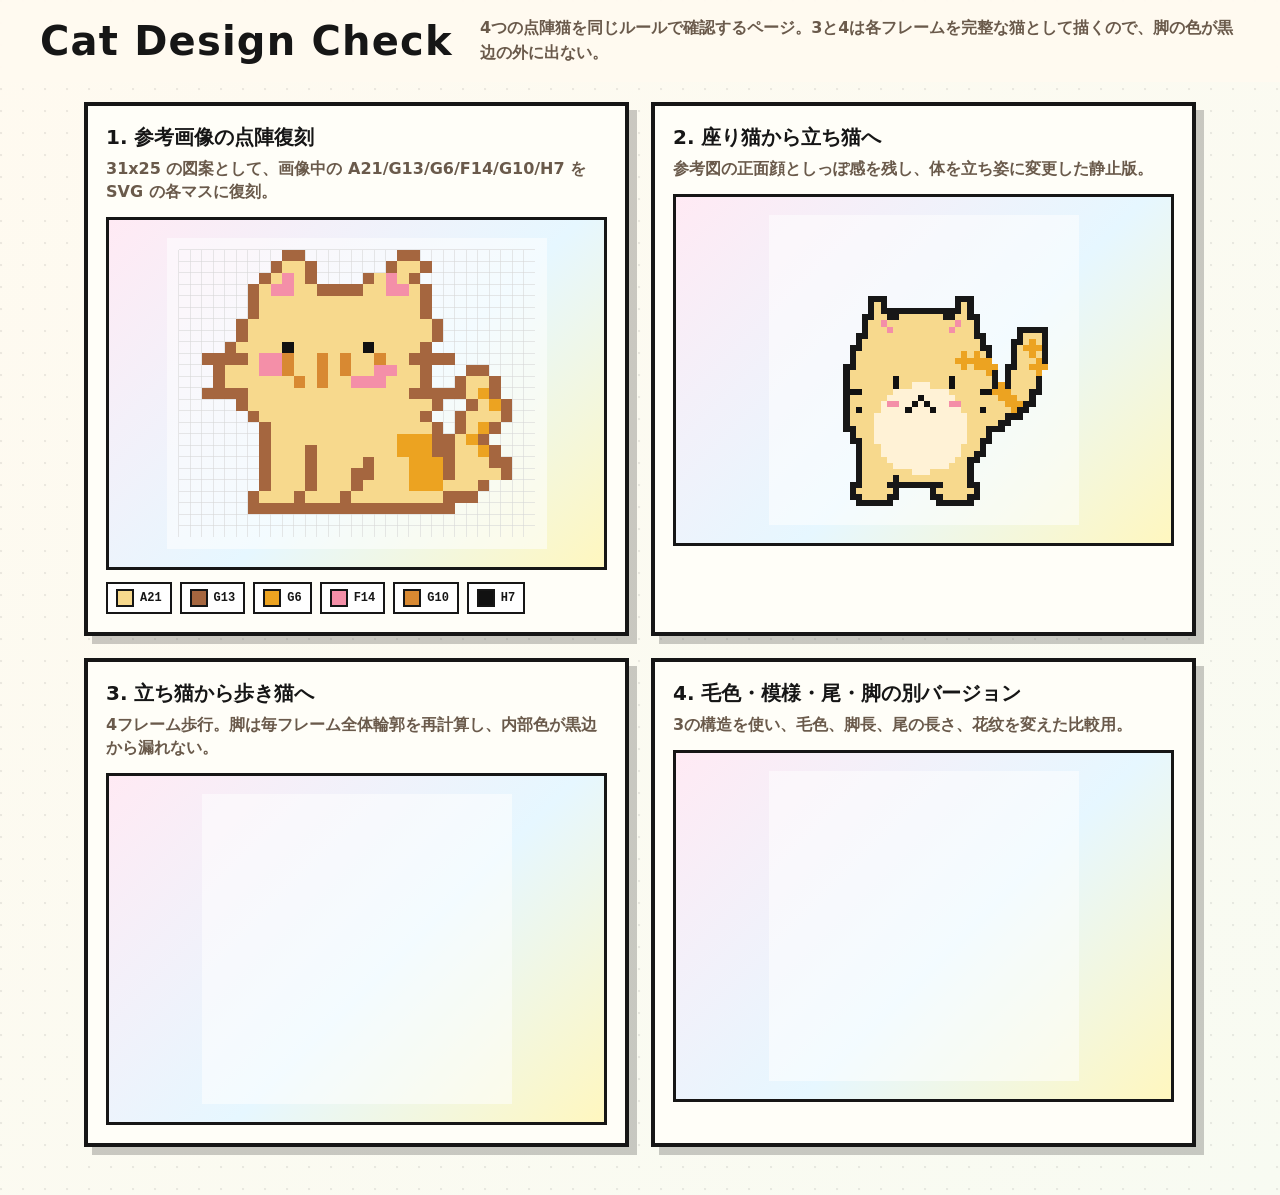
==== cat-design-check.html @ 8354397b "Add cat design check page" ====
<!doctype html>
<html lang="ja">
  <head>
    <meta charset="UTF-8" />
    <meta name="viewport" content="width=device-width, initial-scale=1.0" />
    <title>ピクタウン Cat Design Check</title>
    <style>
      :root {
        --ink: #161616;
        --paper: #fffaf0;
        --panel: #fffef8;
        --mint: #31c9b8;
        --shadow: rgba(22, 22, 22, .22);
      }
      * { box-sizing: border-box; }
      body {
        margin: 0;
        color: var(--ink);
        background:
          radial-gradient(circle at 1px 1px, rgba(22, 22, 22, .08) 1px, transparent 1.6px) 0 0 / 22px 22px,
          linear-gradient(135deg, #fffaf0, #f8fbf2);
        font-family: system-ui, -apple-system, BlinkMacSystemFont, "Noto Sans JP", "Noto Sans SC", sans-serif;
      }
      header {
        position: sticky;
        top: 0;
        z-index: 2;
        display: flex;
        align-items: center;
        justify-content: space-between;
        gap: 16px;
        padding: 16px clamp(16px, 4vw, 40px);
        background: rgba(255, 250, 240, .92);
        backdrop-filter: blur(10px);
      }
      h1 {
        margin: 0;
        font-size: clamp(22px, 4vw, 40px);
        letter-spacing: .03em;
      }
      .note {
        max-width: 760px;
        margin: 0;
        color: #6a5a4b;
        font-weight: 800;
        line-height: 1.55;
      }
      main {
        width: min(1180px, 100%);
        margin: 0 auto;
        padding: 20px clamp(14px, 3vw, 34px) 48px;
      }
      .grid {
        display: grid;
        grid-template-columns: repeat(2, minmax(0, 1fr));
        gap: 22px;
      }
      .card {
        min-width: 0;
        padding: 18px;
        background: var(--panel);
        border: 4px solid var(--ink);
        box-shadow: 8px 8px 0 var(--shadow);
      }
      .card h2 {
        margin: 0 0 6px;
        font-size: 20px;
      }
      .card p {
        margin: 0 0 14px;
        color: #6a5a4b;
        font-weight: 750;
        line-height: 1.45;
      }
      .stage {
        display: grid;
        place-items: center;
        min-height: 310px;
        padding: 18px;
        background: linear-gradient(135deg, #ffeaf4, #e6f7ff 56%, #fff7bf);
        border: 3px solid var(--ink);
        overflow: hidden;
      }
      svg {
        width: min(100%, 310px);
        height: auto;
        image-rendering: pixelated;
        shape-rendering: crispEdges;
      }
      .replica svg { width: min(100%, 380px); }
      .legend {
        display: flex;
        flex-wrap: wrap;
        gap: 8px;
        margin-top: 12px;
      }
      .chip {
        display: inline-flex;
        align-items: center;
        gap: 6px;
        padding: 5px 8px;
        border: 2px solid var(--ink);
        background: #fff;
        font: 700 12px ui-monospace, SFMono-Regular, Menlo, monospace;
      }
      .swatch {
        width: 18px;
        height: 18px;
        border: 2px solid var(--ink);
      }
      .frame {
        opacity: 0;
        animation: frame-a 1s steps(1, end) infinite;
      }
      .frame-b { animation-name: frame-b; }
      .frame-c { animation-name: frame-c; }
      .frame-d { animation-name: frame-d; }
      @keyframes frame-a {
        0%, 24.99% { opacity: 1; }
        25%, 100% { opacity: 0; }
      }
      @keyframes frame-b {
        0%, 24.99%, 50%, 100% { opacity: 0; }
        25%, 49.99% { opacity: 1; }
      }
      @keyframes frame-c {
        0%, 49.99%, 75%, 100% { opacity: 0; }
        50%, 74.99% { opacity: 1; }
      }
      @keyframes frame-d {
        0%, 74.99% { opacity: 0; }
        75%, 100% { opacity: 1; }
      }
      @media (max-width: 820px) {
        .grid { grid-template-columns: 1fr; }
        header { align-items: flex-start; flex-direction: column; }
      }
    </style>
  </head>
  <body>
    <header>
      <h1>Cat Design Check</h1>
      <p class="note">4つの点陣猫を同じルールで確認するページ。3と4は各フレームを完整な猫として描くので、脚の色が黒边の外に出ない。</p>
    </header>
    <main>
      <section class="grid">
        <article class="card replica">
          <h2>1. 参考画像の点陣復刻</h2>
          <p>31x25 の図案として、画像中の A21/G13/G6/F14/G10/H7 を SVG の各マスに復刻。</p>
          <div class="stage" id="replica-stage"></div>
          <div class="legend" id="legend"></div>
        </article>
        <article class="card">
          <h2>2. 座り猫から立ち猫へ</h2>
          <p>参考図の正面顔としっぽ感を残し、体を立ち姿に変更した静止版。</p>
          <div class="stage" id="standing-stage"></div>
        </article>
        <article class="card">
          <h2>3. 立ち猫から歩き猫へ</h2>
          <p>4フレーム歩行。脚は毎フレーム全体輪郭を再計算し、内部色が黒边から漏れない。</p>
          <div class="stage" id="walk-stage"></div>
        </article>
        <article class="card">
          <h2>4. 毛色・模様・尾・脚の別バージョン</h2>
          <p>3の構造を使い、毛色、脚長、尾の長さ、花纹を変えた比較用。</p>
          <div class="stage" id="variant-stage"></div>
        </article>
      </section>
    </main>

    <script>
      const COLORS = {
        ".": "transparent",
        A: "#f7d98d",
        O: "#a5663f",
        Y: "#eca321",
        R: "#f48fa8",
        M: "#d88932",
        K: "#111111",
        W: "#fff2d6",
        C: "#efe4c8",
        G: "#8f8f80",
      };
      const LABELS = {
        A: "A21",
        O: "G13",
        Y: "G6",
        R: "F14",
        M: "G10",
        K: "H7",
      };
      const replicaRowsRaw = [
        ".........OO........OO...........",
        "........OAAO......OAAO..........",
        ".......OARAO....OARAO...........",
        "......OARRAAOOOOAARRAO..........",
        "......OAAAAAAAAAAAAAAO..........",
        "......OAAAAAAAAAAAAAAO..........",
        ".....OAAAAAAAAAAAAAAAAO.........",
        ".....OAAAAAAAAAAAAAAAAO.........",
        "....OAAAAKAAAAAAKAAAAO.........",
        "..OOOOARRMAAMAMAAMAAOOOO.......",
        "...OAAARRMAAMAMAARRAAO...OO....",
        "...OAAAAAAMAMAARRRAAAO..OAAO...",
        "..OOOOAAAAAAAAAAAAAAOOOOOAYO...",
        ".....OAAAAAAAAAAAAAAAAO..OAYO...",
        "......OAAAAAAAAAAAAAAO..OAAAO...",
        ".......OAAAAAAAAAAAAAAO.OAYO....",
        ".......OAAAAAAAAAAAYYYOOAYO.....",
        ".......OAAAOAAAAAAAYYYOOAAYO....",
        ".......OAAAOAAAAOAAAYYYOAAAOO...",
        ".......OAAAOAAAOOAAAYYYOAAAAO...",
        ".......OAAAOAAAOAAAAYYYAAAO.....",
        "......OAAAOAAAOAAAAAAAAOOO......",
        "......OOOOOOOOOOOOOOOOOO........",
        "...............................",
        "...............................",
      ];
      const replicaRows = replicaRowsRaw.map((row) => row.padEnd(31, ".").slice(0, 31));

      const dot = (x, y, fill, size = 1, attrs = "") =>
        `<rect x="${x}" y="${y}" width="${size}" height="${size}" fill="${fill}" ${attrs}/>`;

      function svgWrap(width, height, body, label, scale = 1) {
        return `<svg viewBox="0 0 ${width} ${height}" role="img" aria-label="${label}">
          <rect x="0" y="0" width="${width}" height="${height}" fill="rgba(255,255,255,.55)"/>
          ${body}
        </svg>`;
      }

      function drawReplica() {
        const cells = [];
        replicaRows.forEach((row, y) => {
          [...row].forEach((code, x) => {
            if (code === ".") return;
            cells.push(dot(x + 1, y + 1, COLORS[code], 1, `data-code="${LABELS[code] || code}"`));
          });
        });
        const grid = [];
        for (let x = 1; x <= 31; x++) grid.push(`<path d="M${x} 1V26" stroke="#d7d7d7" stroke-width=".05"/>`);
        for (let y = 1; y <= 25; y++) grid.push(`<path d="M1 ${y}H32" stroke="#d7d7d7" stroke-width=".05"/>`);
        return svgWrap(33, 27, `${grid.join("")}${cells.join("")}`, "reference bead grid replica");
      }

      function key(x, y) { return `${Math.round(x)},${Math.round(y)}`; }
      function makeMap() { return new Map(); }
      function put(map, x, y, fill) {
        const px = Math.round(x);
        const py = Math.round(y);
        if (px >= 0 && px < 50 && py >= 0 && py < 50) map.set(key(px, py), { x: px, y: py, fill });
      }
      function disk(map, cx, cy, r, fill) {
        for (let y = Math.floor(cy - r - 1); y <= Math.ceil(cy + r + 1); y++) {
          for (let x = Math.floor(cx - r - 1); x <= Math.ceil(cx + r + 1); x++) {
            if ((x - cx) ** 2 + (y - cy) ** 2 <= r ** 2) put(map, x, y, fill);
          }
        }
      }
      function ellipse(map, cx, cy, rx, ry, fill) {
        for (let y = Math.floor(cy - ry - 1); y <= Math.ceil(cy + ry + 1); y++) {
          for (let x = Math.floor(cx - rx - 1); x <= Math.ceil(cx + rx + 1); x++) {
            if (((x - cx) / rx) ** 2 + ((y - cy) / ry) ** 2 <= 1) put(map, x, y, fill);
          }
        }
      }
      function triangle(map, points, fill) {
        const area = (a, b, c) => Math.abs((a.x * (b.y - c.y) + b.x * (c.y - a.y) + c.x * (a.y - b.y)) / 2);
        const total = area(points[0], points[1], points[2]);
        const xs = points.map((p) => p.x);
        const ys = points.map((p) => p.y);
        for (let y = Math.min(...ys) - 1; y <= Math.max(...ys) + 1; y++) {
          for (let x = Math.min(...xs) - 1; x <= Math.max(...xs) + 1; x++) {
            const p = { x, y };
            if (Math.abs(area(p, points[1], points[2]) + area(points[0], p, points[2]) + area(points[0], points[1], p) - total) < .35) put(map, x, y, fill);
          }
        }
      }
      function line(map, points, r, fill) {
        points.slice(1).forEach((point, index) => {
          const prev = points[index];
          const steps = Math.max(Math.abs(point.x - prev.x), Math.abs(point.y - prev.y)) * 4;
          for (let i = 0; i <= steps; i++) {
            const t = i / steps;
            disk(map, prev.x + (point.x - prev.x) * t, prev.y + (point.y - prev.y) * t, r, fill);
          }
        });
      }
      function outlineFor(coat, ink = "#171717") {
        const out = new Map();
        coat.forEach(({ x, y }) => {
          for (let oy = -1; oy <= 1; oy++) {
            for (let ox = -1; ox <= 1; ox++) {
              const px = x + ox;
              const py = y + oy;
              if (px < 0 || px >= 50 || py < 0 || py >= 50 || coat.has(key(px, py))) continue;
              put(out, px, py, ink);
            }
          }
        });
        return out;
      }
      function drawMap(coat, detail = new Map()) {
        const outline = outlineFor(coat);
        return [...outline.values(), ...coat.values(), ...detail.values()]
          .map((p) => dot(p.x, p.y, p.fill))
          .join("");
      }

      function makeCat(opts = {}, step = 0) {
        const coat = makeMap();
        const detail = makeMap();
        const main = opts.main || COLORS.A;
        const belly = opts.belly || COLORS.W;
        const stripe = opts.stripe || COLORS.Y;
        const cheek = opts.cheek || COLORS.R;
        const eye = COLORS.K;
        const tail = opts.tail || "normal";
        const leg = opts.leg || "normal";
        const bodyOffset = opts.pose === "stand" ? 0 : 0;

        if (opts.mode === "side-walk") {
          ellipse(coat, 30, 28.8 + bodyOffset, 15.4, 7.5, main);
          ellipse(coat, 15.6, 25.6, 9.1, 8.2, main);
          ellipse(detail, 25, 33.2, 11.6, 3.2, belly);
          triangle(coat, [{ x: 8, y: 22 }, { x: 11, y: 16 }, { x: 16, y: 22 }], main);
          triangle(coat, [{ x: 15, y: 22 }, { x: 20, y: 16 }, { x: 23, y: 22 }], main);
          [[11, 19], [12, 20], [19, 19], [20, 20]].forEach(([x, y]) => put(detail, x, y, cheek));
          if (tail === "long") line(coat, [{ x: 42, y: 28 }, { x: 46, y: 23 }, { x: 46, y: 15 }, { x: 43, y: 10 }], 2.1, main);
          else line(coat, [{ x: 42, y: 29 }, { x: 46, y: 26 }, { x: 46, y: 21 }], 1.9, main);
          const legEndY = leg === "long" ? 43.2 : 41.7;
          const hipY = 35.0;
          const s = step === 1 ? 1 : step === 2 ? -1 : 0;
          [
            { hip: 16.5, foot: 15.1 + s * 2.0, far: true },
            { hip: 20.0, foot: 18.9 - s * 1.8, far: false },
            { hip: 33.0, foot: 32.0 - s * 2.0, far: true },
            { hip: 37.0, foot: 38.4 + s * 1.7, far: false },
          ].forEach(({ hip, foot, far }) => {
            const fill = far ? opts.farLeg || "#d1904a" : main;
            line(coat, [{ x: hip, y: hipY }, { x: (hip + foot) / 2, y: s ? 37.2 : 38.1 }, { x: foot, y: legEndY }], far ? 1.15 : 1.3, fill);
            ellipse(coat, foot + (foot < hip ? -.55 : .55), legEndY + .5, far ? 1.75 : 2.05, 1.05, fill);
          });
        } else {
          ellipse(coat, 24, 29, 11.5, 13.8, main);
          ellipse(coat, 24, 24, 10.3, 8.3, main);
          triangle(coat, [{ x: 14, y: 22 }, { x: 17, y: 14 }, { x: 22, y: 22 }], main);
          triangle(coat, [{ x: 26, y: 22 }, { x: 31, y: 14 }, { x: 34, y: 22 }], main);
          ellipse(detail, 24, 34, 7.4, 7.2, belly);
          [[18, 17], [19, 18], [30, 17], [29, 18]].forEach(([x, y]) => put(detail, x, y, cheek));
          line(coat, [{ x: 33, y: 33 }, { x: 40, y: 28 }, { x: 42, y: 20 }], 1.9, main);
          ellipse(coat, 17, 39, 2.8, 5.2, main);
          ellipse(coat, 29, 39, 2.8, 5.2, main);
          ellipse(coat, 16.5, 44, 3.2, 1.4, main);
          ellipse(coat, 29.5, 44, 3.2, 1.4, main);
        }
        [[20, 26], [20, 27], [29, 26], [29, 27], [24, 29], [23, 30], [25, 30], [22, 31], [26, 31]].forEach(([x, y]) => put(detail, x, y, eye));
        [[19, 30], [20, 30], [29, 30], [30, 30]].forEach(([x, y]) => put(detail, x, y, cheek));
        [[14, 28], [13, 28], [34, 28], [35, 28], [14, 31], [34, 31]].forEach(([x, y]) => put(detail, x, y, eye));
        (opts.pattern || [[31, 23], [33, 23], [35, 24], [37, 28], [38, 29], [39, 30], [42, 21], [43, 24]]).forEach(([x, y]) => disk(detail, x, y, 1, stripe));
        return drawMap(coat, detail);
      }

      function staticSvg(body, label) {
        return svgWrap(50, 50, body, label);
      }
      function walkingSvg(opts, label) {
        const frames = [
          makeCat(opts, 0),
          makeCat(opts, 1),
          makeCat(opts, 0),
          makeCat(opts, 2),
        ];
        return svgWrap(50, 50, frames.map((body, i) => `<g class="frame frame-${"abcd"[i]}">${body}</g>`).join(""), label);
      }

      document.querySelector("#replica-stage").innerHTML = drawReplica();
      document.querySelector("#standing-stage").innerHTML = staticSvg(makeCat({ pose: "stand" }), "standing front cat");
      document.querySelector("#walk-stage").innerHTML = walkingSvg({ mode: "side-walk" }, "walking cat");
      document.querySelector("#variant-stage").innerHTML = walkingSvg({
        mode: "side-walk",
        main: "#f7f1df",
        belly: "#fffaf0",
        stripe: "#6f6f65",
        farLeg: "#c9c2af",
        tail: "long",
        leg: "long",
        pattern: [[14, 21], [15, 21], [16, 22], [36, 26], [37, 27], [38, 28], [39, 29], [43, 15], [44, 18], [44, 21]],
      }, "walking cat variant");

      document.querySelector("#legend").innerHTML = Object.entries(LABELS)
        .map(([code, label]) => `<span class="chip"><span class="swatch" style="background:${COLORS[code]}"></span>${label}</span>`)
        .join("");
    </script>
  </body>
</html>
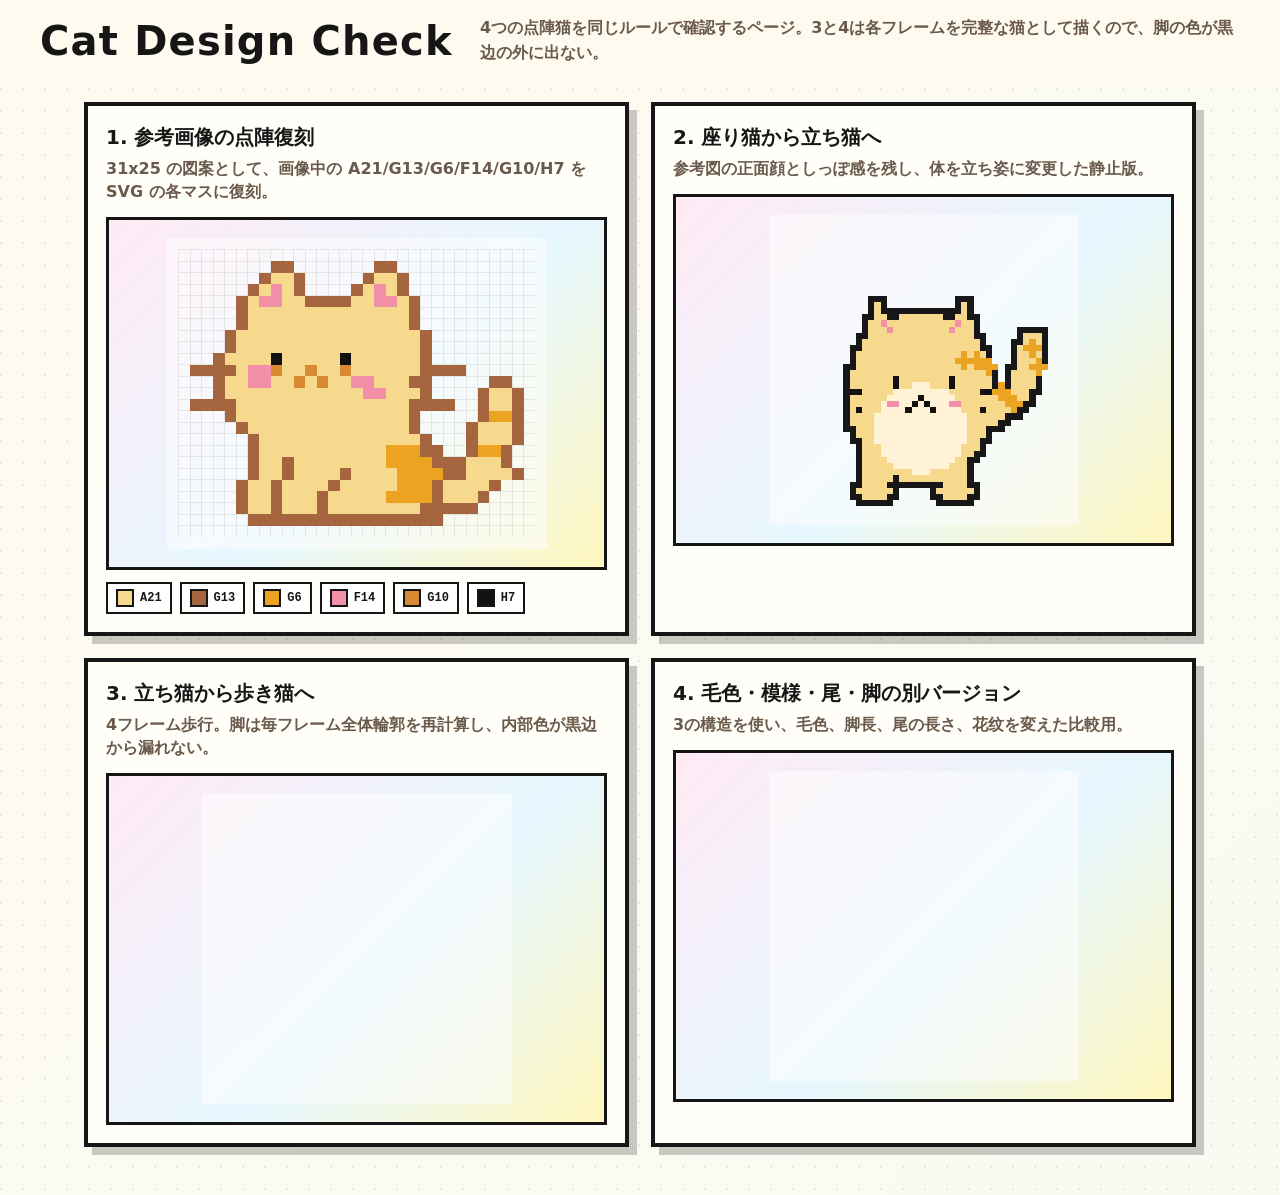
==== commit 4851fd0f: "Fix reference bead grid replica" ====
--- a/cat-design-check.html
+++ b/cat-design-check.html
@@ -190,30 +190,30 @@
         K: "H7",
       };
       const replicaRowsRaw = [
-        ".........OO........OO...........",
-        "........OAAO......OAAO..........",
-        ".......OARAO....OARAO...........",
-        "......OARRAAOOOOAARRAO..........",
-        "......OAAAAAAAAAAAAAAO..........",
-        "......OAAAAAAAAAAAAAAO..........",
-        ".....OAAAAAAAAAAAAAAAAO.........",
-        ".....OAAAAAAAAAAAAAAAAO.........",
-        "....OAAAAKAAAAAAKAAAAO.........",
-        "..OOOOARRMAAMAMAAMAAOOOO.......",
-        "...OAAARRMAAMAMAARRAAO...OO....",
-        "...OAAAAAAMAMAARRRAAAO..OAAO...",
-        "..OOOOAAAAAAAAAAAAAAOOOOOAYO...",
-        ".....OAAAAAAAAAAAAAAAAO..OAYO...",
-        "......OAAAAAAAAAAAAAAO..OAAAO...",
-        ".......OAAAAAAAAAAAAAAO.OAYO....",
-        ".......OAAAAAAAAAAAYYYOOAYO.....",
-        ".......OAAAOAAAAAAAYYYOOAAYO....",
-        ".......OAAAOAAAAOAAAYYYOAAAOO...",
-        ".......OAAAOAAAOOAAAYYYOAAAAO...",
-        ".......OAAAOAAAOAAAAYYYAAAO.....",
-        "......OAAAOAAAOAAAAAAAAOOO......",
-        "......OOOOOOOOOOOOOOOOOO........",
         "...............................",
+        "........OO.......OO............",
+        ".......OAAO.....OAAO...........",
+        "......OARAO....OARAO...........",
+        ".....OARRAAOOOOAARRAO..........",
+        ".....OAAAAAAAAAAAAAAO..........",
+        ".....OAAAAAAAAAAAAAAO..........",
+        "....OAAAAAAAAAAAAAAAAO.........",
+        "....OAAAAAAAAAAAAAAAAO.........",
+        "...OAAAAKAAAAAKAAAAAAO.........",
+        ".OOOOARRMAAMAAMAAAAAAOOOO......",
+        "...OAARRAAMAMAARRAAAOO.....OO..",
+        "...OAAAAAAAAAAAARRAAAO....OAAO.",
+        ".OOOOAAAAAAAAAAAAAAAOOOO..OAAO.",
+        "....OAAAAAAAAAAAAAAAO.....OYYO.",
+        ".....OAAAAAAAAAAAAAAO....OAAAO.",
+        "......OAAAAAAAAAAAAAAO...OAAAO.",
+        "......OAAAAAAAAAAAYYYOO..OYYO..",
+        "......OAAOAAAAAAAAYYYYOOOAAAO..",
+        "......OAAOAAAAOAAAAYYYYOOAAAAO..",
+        ".....OAAOAAAAOAAAAAYYYOAAAAO...",
+        ".....OAAOAAAOAAAAAYYYYOAAAO....",
+        ".....OAAOAAAOAAAAAAAAOOOOO.....",
+        "......OOOOOOOOOOOOOOOOO........",
         "...............................",
       ];
       const replicaRows = replicaRowsRaw.map((row) => row.padEnd(31, ".").slice(0, 31));
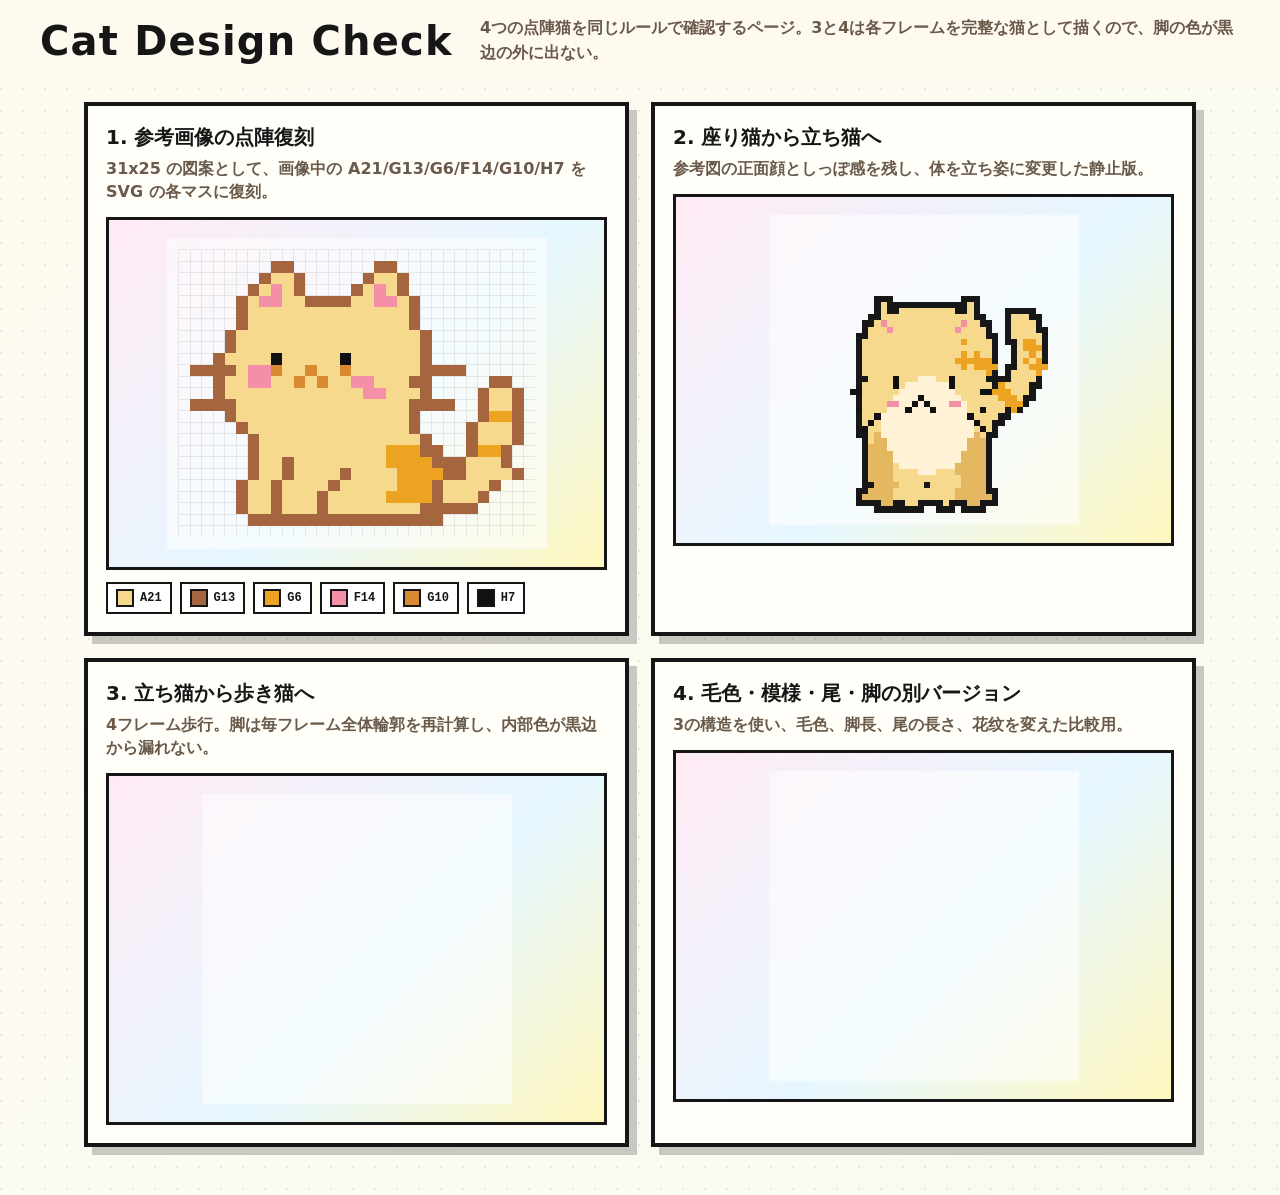
==== commit 6a3b771e: "Refine standing cat design check" ====
--- a/cat-design-check.html
+++ b/cat-design-check.html
@@ -340,6 +340,25 @@
             line(coat, [{ x: hip, y: hipY }, { x: (hip + foot) / 2, y: s ? 37.2 : 38.1 }, { x: foot, y: legEndY }], far ? 1.15 : 1.3, fill);
             ellipse(coat, foot + (foot < hip ? -.55 : .55), legEndY + .5, far ? 1.75 : 2.05, 1.05, fill);
           });
+        } else if (opts.mode === "front-stand") {
+          ellipse(coat, 25, 30.5, 10.6, 11.8, main);
+          ellipse(coat, 25, 22.7, 10.8, 8.6, main);
+          triangle(coat, [{ x: 15, y: 21 }, { x: 18, y: 14 }, { x: 23, y: 21 }], main);
+          triangle(coat, [{ x: 27, y: 21 }, { x: 32, y: 14 }, { x: 35, y: 21 }], main);
+          ellipse(detail, 25, 33.6, 7.2, 7.7, belly);
+          [[18, 17], [19, 18], [31, 17], [30, 18]].forEach(([x, y]) => put(detail, x, y, cheek));
+          line(coat, [{ x: 35, y: 31 }, { x: 40, y: 27 }, { x: 42, y: 21 }, { x: 40, y: 17 }], 1.85, main);
+          [[31, 20], [32, 23], [41, 20], [41, 23]].forEach(([x, y]) => disk(detail, x, y, .9, stripe));
+          [
+            [18.2, 39.4, 2.6, 5.3, "#e4b861"],
+            [22.4, 40.0, 2.7, 5.8, main],
+            [28.0, 40.0, 2.7, 5.8, main],
+            [32.4, 39.4, 2.6, 5.3, "#e4b861"],
+          ].forEach(([cx, cy, rx, ry, fill]) => {
+            ellipse(coat, cx, cy, rx, ry, fill);
+            ellipse(coat, cx, 44.8, rx + .7, 1.25, fill);
+          });
+          [[15, 34], [16, 33], [17, 32], [34, 34], [33, 33], [32, 32]].forEach(([x, y]) => put(detail, x, y, eye));
         } else {
           ellipse(coat, 24, 29, 11.5, 13.8, main);
           ellipse(coat, 24, 24, 10.3, 8.3, main);
@@ -374,7 +393,7 @@
       }
 
       document.querySelector("#replica-stage").innerHTML = drawReplica();
-      document.querySelector("#standing-stage").innerHTML = staticSvg(makeCat({ pose: "stand" }), "standing front cat");
+      document.querySelector("#standing-stage").innerHTML = staticSvg(makeCat({ mode: "front-stand" }), "standing front cat");
       document.querySelector("#walk-stage").innerHTML = walkingSvg({ mode: "side-walk" }, "walking cat");
       document.querySelector("#variant-stage").innerHTML = walkingSvg({
         mode: "side-walk",
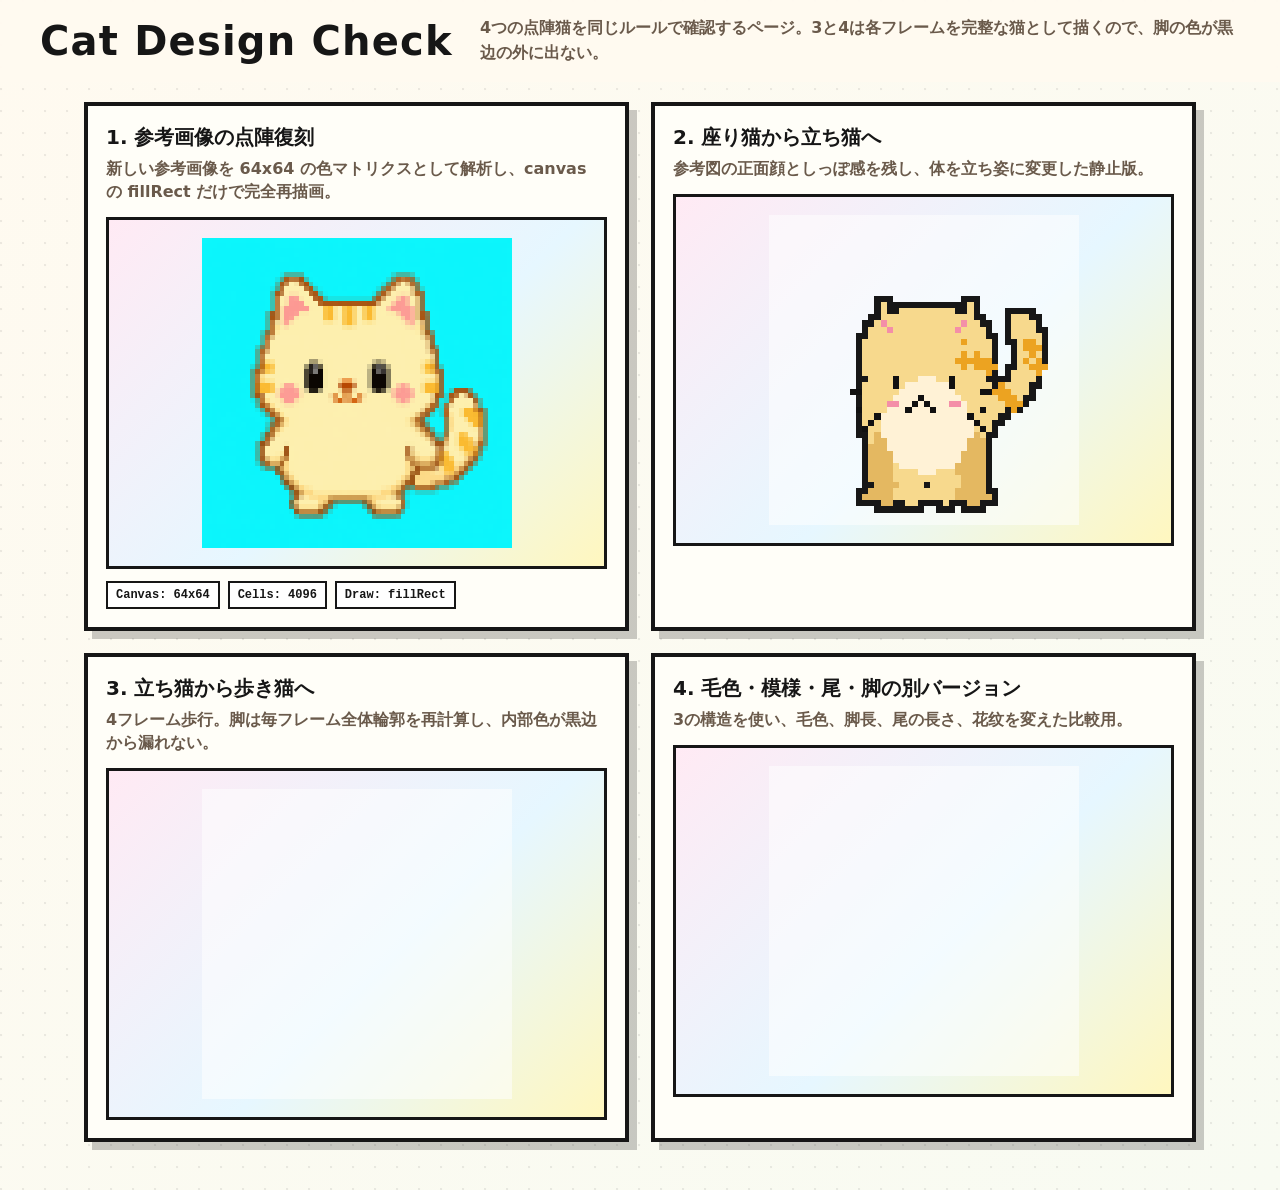
==== commit cd1cb026: "Render reference image replica with canvas pixels" ====
--- a/cat-design-check.html
+++ b/cat-design-check.html
@@ -81,7 +81,7 @@
         border: 3px solid var(--ink);
         overflow: hidden;
       }
-      svg {
+      svg, canvas {
         width: min(100%, 310px);
         height: auto;
         image-rendering: pixelated;
@@ -146,7 +146,7 @@
       <section class="grid">
         <article class="card replica">
           <h2>1. 参考画像の点陣復刻</h2>
-          <p>31x25 の図案として、画像中の A21/G13/G6/F14/G10/H7 を SVG の各マスに復刻。</p>
+          <p>新しい参考画像を 64x64 の色マトリクスとして解析し、canvas の fillRect だけで完全再描画。</p>
           <div class="stage" id="replica-stage"></div>
           <div class="legend" id="legend"></div>
         </article>
@@ -181,42 +181,73 @@
         C: "#efe4c8",
         G: "#8f8f80",
       };
-      const LABELS = {
-        A: "A21",
-        O: "G13",
-        Y: "G6",
-        R: "F14",
-        M: "G10",
-        K: "H7",
-      };
-      const replicaRowsRaw = [
-        "...............................",
-        "........OO.......OO............",
-        ".......OAAO.....OAAO...........",
-        "......OARAO....OARAO...........",
-        ".....OARRAAOOOOAARRAO..........",
-        ".....OAAAAAAAAAAAAAAO..........",
-        ".....OAAAAAAAAAAAAAAO..........",
-        "....OAAAAAAAAAAAAAAAAO.........",
-        "....OAAAAAAAAAAAAAAAAO.........",
-        "...OAAAAKAAAAAKAAAAAAO.........",
-        ".OOOOARRMAAMAAMAAAAAAOOOO......",
-        "...OAARRAAMAMAARRAAAOO.....OO..",
-        "...OAAAAAAAAAAAARRAAAO....OAAO.",
-        ".OOOOAAAAAAAAAAAAAAAOOOO..OAAO.",
-        "....OAAAAAAAAAAAAAAAO.....OYYO.",
-        ".....OAAAAAAAAAAAAAAO....OAAAO.",
-        "......OAAAAAAAAAAAAAAO...OAAAO.",
-        "......OAAAAAAAAAAAYYYOO..OYYO..",
-        "......OAAOAAAAAAAAYYYYOOOAAAO..",
-        "......OAAOAAAAOAAAAYYYYOOAAAAO..",
-        ".....OAAOAAAAOAAAAAYYYOAAAAO...",
-        ".....OAAOAAAOAAAAAYYYYOAAAO....",
-        ".....OAAOAAAOAAAAAAAAOOOOO.....",
-        "......OOOOOOOOOOOOOOOOO........",
-        "...............................",
-      ];
-      const replicaRows = replicaRowsRaw.map((row) => row.padEnd(31, ".").slice(0, 31));
+      const REPLICA_GRID_SIZE = 64;
+const REPLICA_PIXEL_HEX_ROWS = [
+  "[base64]",
+  "[base64]",
+  "[base64]",
+  "[base64]",
+  "[base64]",
+  "[base64]",
+  "[base64]",
+  "[base64]",
+  "[base64]",
+  "[base64]",
+  "[base64]",
+  "[base64]",
+  "[base64]",
+  "[base64]",
+  "[base64]",
+  "[base64]",
+  "[base64]",
+  "[base64]",
+  "[base64]",
+  "[base64]",
+  "[base64]",
+  "[base64]",
+  "[base64]",
+  "[base64]",
+  "[base64]",
+  "[base64]",
+  "[base64]",
+  "[base64]",
+  "[base64]",
+  "[base64]",
+  "[base64]",
+  "[base64]",
+  "[base64]",
+  "[base64]",
+  "[base64]",
+  "[base64]",
+  "[base64]",
+  "[base64]",
+  "[base64]",
+  "[base64]",
+  "[base64]",
+  "[base64]",
+  "[base64]",
+  "[base64]",
+  "[base64]",
+  "[base64]",
+  "[base64]",
+  "[base64]",
+  "[base64]",
+  "[base64]",
+  "[base64]",
+  "[base64]",
+  "[base64]",
+  "[base64]",
+  "[base64]",
+  "[base64]",
+  "[base64]",
+  "[base64]",
+  "[base64]",
+  "[base64]",
+  "[base64]",
+  "[base64]",
+  "[base64]",
+  "[base64]"
+];
 
       const dot = (x, y, fill, size = 1, attrs = "") =>
         `<rect x="${x}" y="${y}" width="${size}" height="${size}" fill="${fill}" ${attrs}/>`;
@@ -228,18 +259,21 @@
         </svg>`;
       }
 
-      function drawReplica() {
-        const cells = [];
-        replicaRows.forEach((row, y) => {
-          [...row].forEach((code, x) => {
-            if (code === ".") return;
-            cells.push(dot(x + 1, y + 1, COLORS[code], 1, `data-code="${LABELS[code] || code}"`));
-          });
+      function drawReplicaCanvas() {
+        const canvas = document.createElement("canvas");
+        const cell = 10;
+        canvas.width = REPLICA_GRID_SIZE * cell;
+        canvas.height = REPLICA_GRID_SIZE * cell;
+        canvas.setAttribute("aria-label", "64x64 canvas replica from uploaded pixel image");
+        const ctx = canvas.getContext("2d");
+        ctx.imageSmoothingEnabled = false;
+        REPLICA_PIXEL_HEX_ROWS.forEach((row, y) => {
+          for (let x = 0; x < REPLICA_GRID_SIZE; x++) {
+            ctx.fillStyle = `#${row.slice(x * 6, x * 6 + 6)}`;
+            ctx.fillRect(x * cell, y * cell, cell, cell);
+          }
         });
-        const grid = [];
-        for (let x = 1; x <= 31; x++) grid.push(`<path d="M${x} 1V26" stroke="#d7d7d7" stroke-width=".05"/>`);
-        for (let y = 1; y <= 25; y++) grid.push(`<path d="M1 ${y}H32" stroke="#d7d7d7" stroke-width=".05"/>`);
-        return svgWrap(33, 27, `${grid.join("")}${cells.join("")}`, "reference bead grid replica");
+        return canvas;
       }
 
       function key(x, y) { return `${Math.round(x)},${Math.round(y)}`; }
@@ -392,7 +426,7 @@
         return svgWrap(50, 50, frames.map((body, i) => `<g class="frame frame-${"abcd"[i]}">${body}</g>`).join(""), label);
       }
 
-      document.querySelector("#replica-stage").innerHTML = drawReplica();
+      document.querySelector("#replica-stage").replaceChildren(drawReplicaCanvas());
       document.querySelector("#standing-stage").innerHTML = staticSvg(makeCat({ mode: "front-stand" }), "standing front cat");
       document.querySelector("#walk-stage").innerHTML = walkingSvg({ mode: "side-walk" }, "walking cat");
       document.querySelector("#variant-stage").innerHTML = walkingSvg({
@@ -406,9 +440,11 @@
         pattern: [[14, 21], [15, 21], [16, 22], [36, 26], [37, 27], [38, 28], [39, 29], [43, 15], [44, 18], [44, 21]],
       }, "walking cat variant");
 
-      document.querySelector("#legend").innerHTML = Object.entries(LABELS)
-        .map(([code, label]) => `<span class="chip"><span class="swatch" style="background:${COLORS[code]}"></span>${label}</span>`)
-        .join("");
+      document.querySelector("#legend").innerHTML = [
+        ["Canvas", "64x64"],
+        ["Cells", String(REPLICA_GRID_SIZE * REPLICA_GRID_SIZE)],
+        ["Draw", "fillRect"]
+      ].map(([label, value]) => `<span class="chip">${label}: ${value}</span>`).join("");
     </script>
   </body>
 </html>
